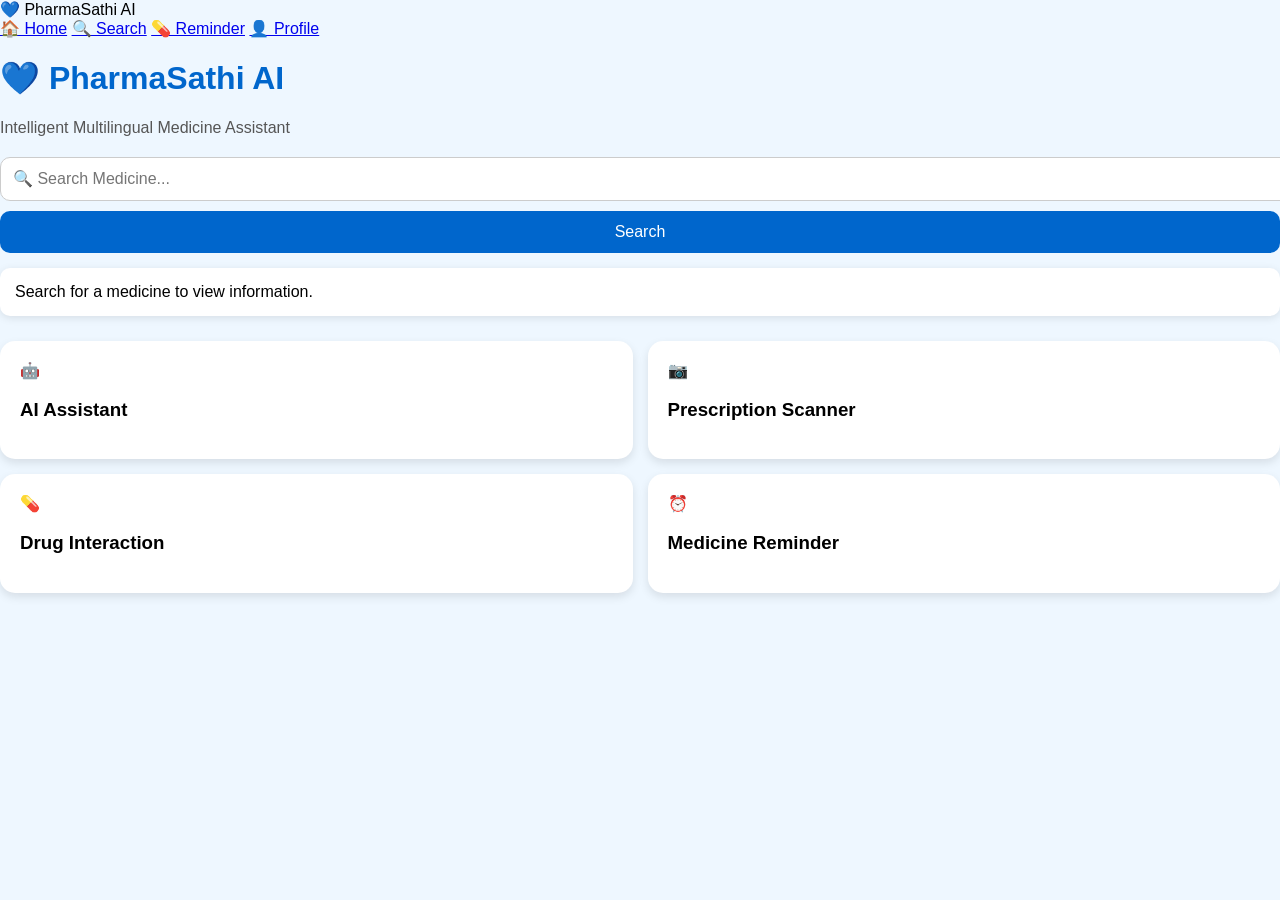
==== index.html @ 1a491c46 "Update index.html" ====
<!DOCTYPE html>
<html lang="en">
<head>
    <meta charset="UTF-8">
    <meta name="viewport" content="width=device-width, initial-scale=1.0">
    <title>PharmaSathi AI</title>
    <link rel="stylesheet" href="css/style.css">
</head>
<body>

<nav class="navbar">

    <div class="logo">
        💙 PharmaSathi AI
    </div>

    <div class="menu">

        <a href="#">🏠 Home</a>

        <a href="#">🔍 Search</a>

        <a href="#">💊 Reminder</a>

        <a href="#">👤 Profile</a>

    </div>

</nav>

    <h1>💙 PharmaSathi AI</h1>

    <p class="subtitle">
        Intelligent Multilingual Medicine Assistant
    </p>

    <input
    type="text"
    id="medicineInput"
    placeholder="🔍 Search Medicine..."
    class="search-box">

<button id="searchBtn" class="search-btn">
    Search
</button>

<div id="result" class="result-box">
    Search for a medicine to view information.
</div>

    <div class="cards">

        <div class="card">
            🤖
            <h3>AI Assistant</h3>
        </div>

        <div class="card">
            📷
            <h3>Prescription Scanner</h3>
        </div>

        <div class="card">
            💊
            <h3>Drug Interaction</h3>
        </div>

        <div class="card">
            ⏰
            <h3>Medicine Reminder</h3>
        </div>

    </div>

</div>

<script src="js/script.js"></script>

</body>
</html>
---- css/style.css ----
body{
    margin:0;
    font-family:Arial,sans-serif;
    background:#eef7ff;
}

.container{
    width:90%;
    max-width:500px;
    margin:auto;
    text-align:center;
    padding:20px;
}

h1{
    color:#0066cc;
}

.subtitle{
    color:#555;
    margin-bottom:20px;
}

.search-box{
    width:100%;
    padding:12px;
    border-radius:10px;
    border:1px solid #ccc;
    font-size:16px;
}

.cards{
    display:grid;
    grid-template-columns:1fr 1fr;
    gap:15px;
    margin-top:25px;
}

.card{
    background:white;
    padding:20px;
    border-radius:15px;
    box-shadow:0 4px 10px rgba(0,0,0,.1);
    cursor:pointer;
}

.card:hover{
    transform:scale(1.03);
}

.search-btn{
    width:100%;
    padding:12px;
    margin-top:10px;
    background:#0066cc;
    color:white;
    border:none;
    border-radius:10px;
    font-size:16px;
    cursor:pointer;
}

.result-box{
    margin-top:15px;
    background:white;
    padding:15px;
    border-radius:10px;
    text-align:left;
    box-shadow:0 2px 8px rgba(0,0,0,.1);
}
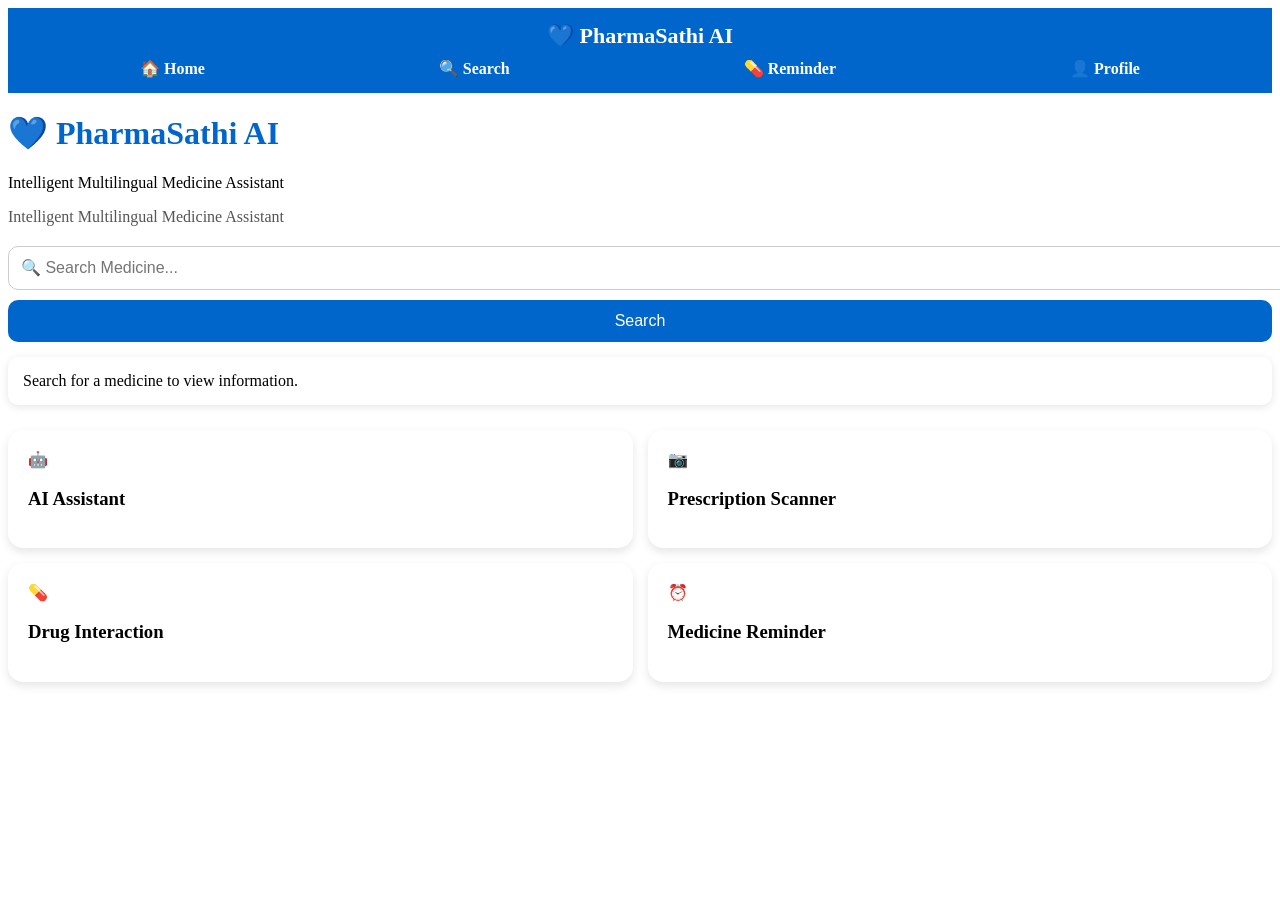
==== commit 4d91b77a: "Update index.html" ====
--- a/index.html
+++ b/index.html
@@ -28,7 +28,13 @@
 
 </nav>
 
-    <h1>💙 PharmaSathi AI</h1>
+    <h1 class="logo-title">
+    💙 PharmaSathi AI
+</h1>
+
+<p class="tagline">
+    Intelligent Multilingual Medicine Assistant
+</p>
 
     <p class="subtitle">
         Intelligent Multilingual Medicine Assistant
--- a/css/style.css
+++ b/css/style.css
@@ -1,4 +1,4 @@
-body{
+hibody{
     margin:0;
     font-family:Arial,sans-serif;
     background:#eef7ff;
@@ -67,4 +67,28 @@
     border-radius:10px;
     text-align:left;
     box-shadow:0 2px 8px rgba(0,0,0,.1);
+}
+
+.navbar{
+    background:#0066cc;
+    color:white;
+    padding:15px;
+}
+
+.logo{
+    font-size:22px;
+    font-weight:bold;
+    text-align:center;
+}
+
+.menu{
+    margin-top:10px;
+    display:flex;
+    justify-content:space-around;
+}
+
+.menu a{
+    color:white;
+    text-decoration:none;
+    font-weight:bold;
 }
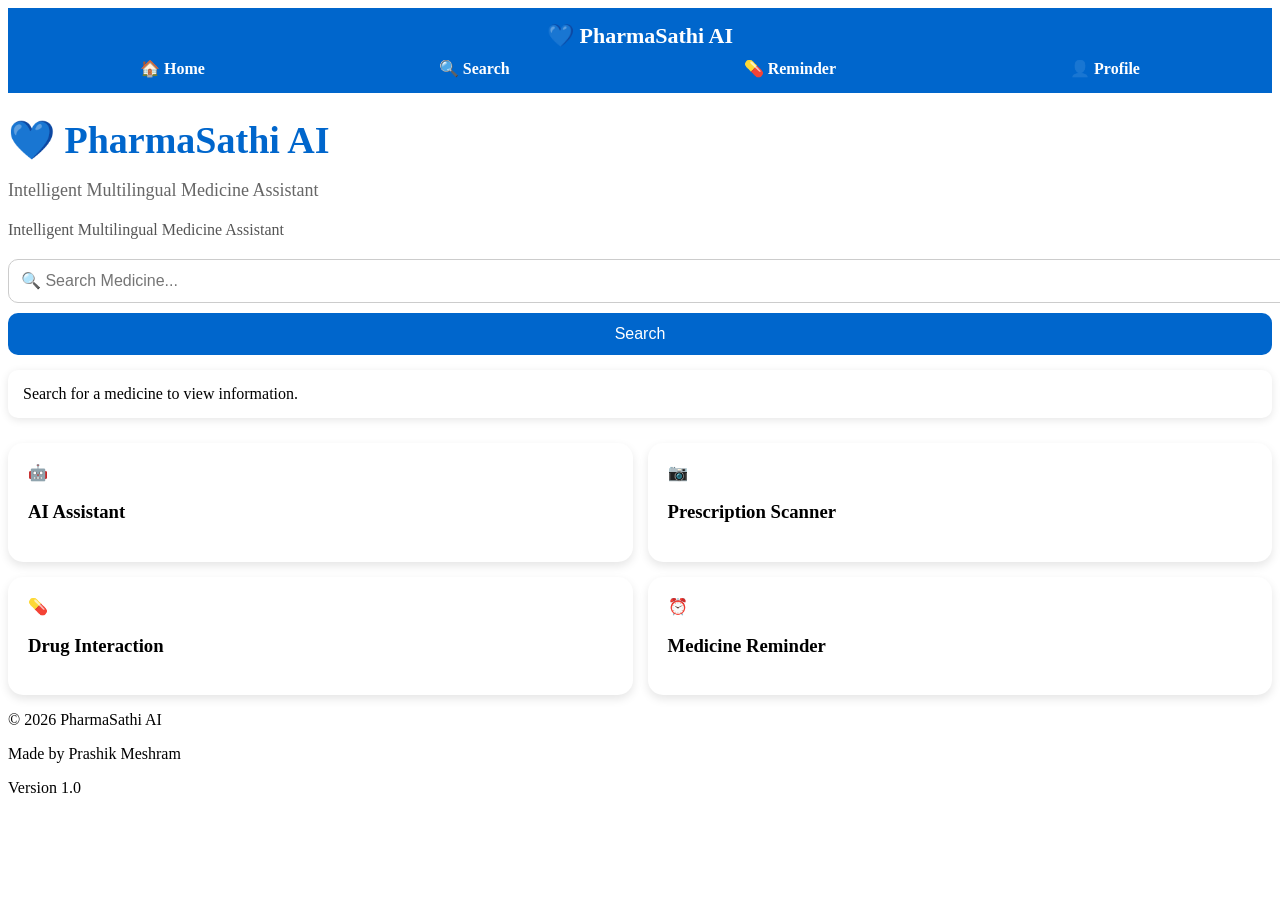
==== commit 4d44b97f: "Update index.html" ====
--- a/index.html
+++ b/index.html
@@ -80,6 +80,16 @@
 
 </div>
 
+<footer class="footer">
+
+    <p>© 2026 PharmaSathi AI</p>
+
+    <p>Made by Prashik Meshram</p>
+
+    <p>Version 1.0</p>
+
+</footer>
+
 <script src="js/script.js"></script>
 
 </body>
--- a/css/style.css
+++ b/css/style.css
@@ -29,6 +29,17 @@
     font-size:16px;
 }
 
+.logo-title{
+    font-size:38px;
+    color:#0066cc;
+    margin-bottom:5px;
+}
+
+.tagline{
+    color:#666;
+    font-size:18px;
+    margin-bottom:20px;
+} 
 .cards{
     display:grid;
     grid-template-columns:1fr 1fr;
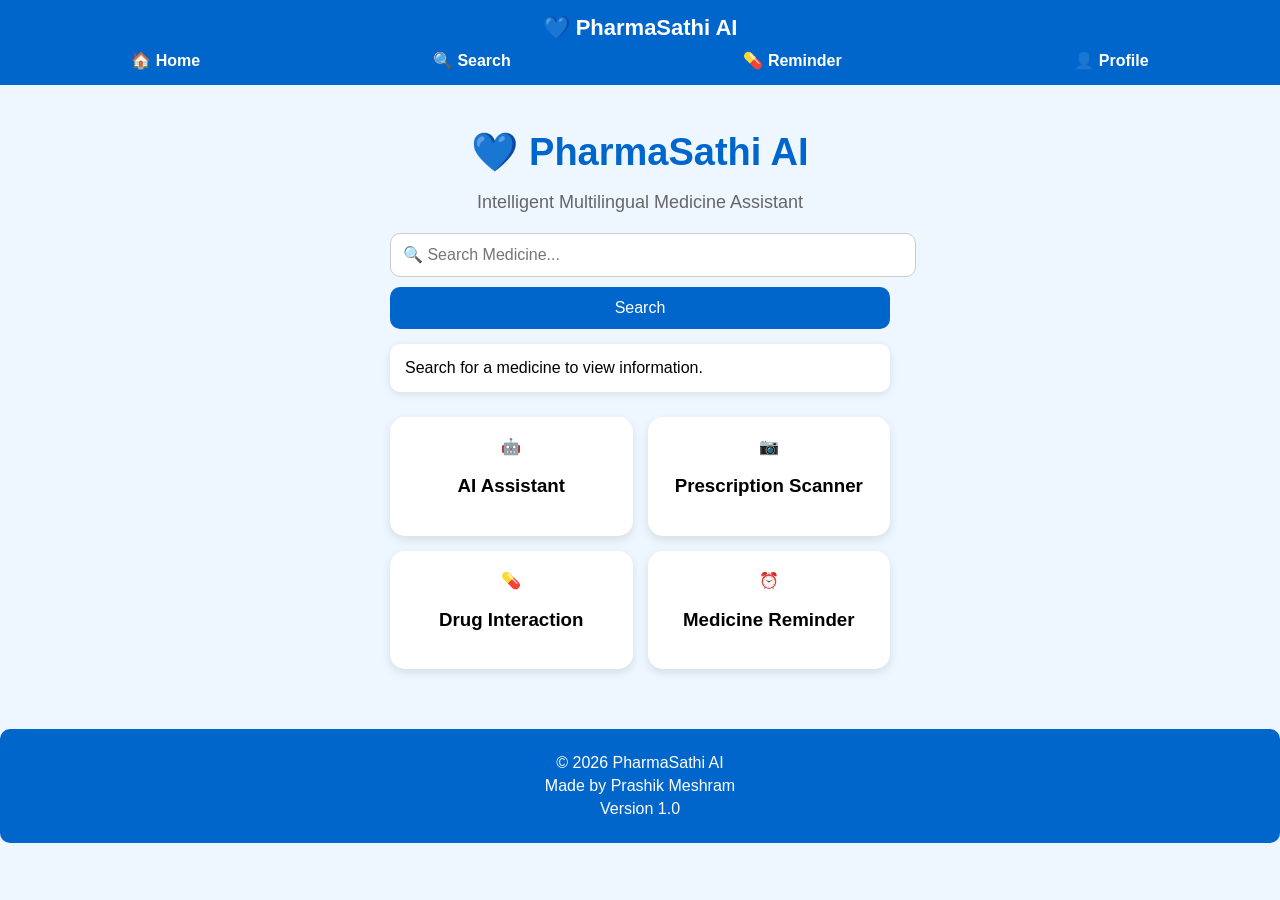
==== commit 54e818a9: "Update index.html" ====
--- a/index.html
+++ b/index.html
@@ -6,91 +6,82 @@
     <title>PharmaSathi AI</title>
     <link rel="stylesheet" href="css/style.css">
 </head>
+
 <body>
 
-<nav class="navbar">
-
-    <div class="logo">
-        💙 PharmaSathi AI
-    </div>
-
-    <div class="menu">
-
-        <a href="#">🏠 Home</a>
-
-        <a href="#">🔍 Search</a>
-
-        <a href="#">💊 Reminder</a>
-
-        <a href="#">👤 Profile</a>
-
-    </div>
-
-</nav>
-
-    <h1 class="logo-title">
-    💙 PharmaSathi AI
-</h1>
-
-<p class="tagline">
-    Intelligent Multilingual Medicine Assistant
-</p>
-
-    <p class="subtitle">
-        Intelligent Multilingual Medicine Assistant
-    </p>
-
-    <input
-    type="text"
-    id="medicineInput"
-    placeholder="🔍 Search Medicine..."
-    class="search-box">
-
-<button id="searchBtn" class="search-btn">
-    Search
-</button>
-
-<div id="result" class="result-box">
-    Search for a medicine to view information.
-</div>
-
-    <div class="cards">
-
-        <div class="card">
-            🤖
-            <h3>AI Assistant</h3>
+    <!-- Navigation Bar -->
+    <nav class="navbar">
+        <div class="logo">
+            💙 PharmaSathi AI
         </div>
 
-        <div class="card">
-            📷
-            <h3>Prescription Scanner</h3>
+        <div class="menu">
+            <a href="#">🏠 Home</a>
+            <a href="#">🔍 Search</a>
+            <a href="#">💊 Reminder</a>
+            <a href="#">👤 Profile</a>
+        </div>
+    </nav>
+
+    <!-- Main Container -->
+    <div class="container">
+
+        <h1 class="logo-title">💙 PharmaSathi AI</h1>
+
+        <p class="tagline">
+            Intelligent Multilingual Medicine Assistant
+        </p>
+
+        <!-- Search -->
+        <input
+            type="text"
+            id="medicineInput"
+            placeholder="🔍 Search Medicine..."
+            class="search-box">
+
+        <button id="searchBtn" class="search-btn">
+            Search
+        </button>
+
+        <div id="result" class="result-box">
+            Search for a medicine to view information.
         </div>
 
-        <div class="card">
-            💊
-            <h3>Drug Interaction</h3>
-        </div>
+        <!-- Feature Cards -->
+        <div class="cards">
 
-        <div class="card">
-            ⏰
-            <h3>Medicine Reminder</h3>
+            <div class="card">
+                🤖
+                <h3>AI Assistant</h3>
+            </div>
+
+            <div class="card">
+                📷
+                <h3>Prescription Scanner</h3>
+            </div>
+
+            <div class="card">
+                💊
+                <h3>Drug Interaction</h3>
+            </div>
+
+            <div class="card">
+                ⏰
+                <h3>Medicine Reminder</h3>
+            </div>
+
         </div>
 
     </div>
 
-</div>
+    <!-- Footer -->
+    <footer class="footer">
+        <p>© 2026 PharmaSathi AI</p>
+        <p>Made by Prashik Meshram</p>
+        <p>Version 1.0</p>
+    </footer>
 
-<footer class="footer">
-
-    <p>© 2026 PharmaSathi AI</p>
-
-    <p>Made by Prashik Meshram</p>
-
-    <p>Version 1.0</p>
-
-</footer>
-
-<script src="js/script.js"></script>
+    <script src="js/script.js"></script>
 
 </body>
 </html>
--- a/css/style.css
+++ b/css/style.css
@@ -1,83 +1,7 @@
-hibody{
+body{
     margin:0;
     font-family:Arial,sans-serif;
     background:#eef7ff;
-}
-
-.container{
-    width:90%;
-    max-width:500px;
-    margin:auto;
-    text-align:center;
-    padding:20px;
-}
-
-h1{
-    color:#0066cc;
-}
-
-.subtitle{
-    color:#555;
-    margin-bottom:20px;
-}
-
-.search-box{
-    width:100%;
-    padding:12px;
-    border-radius:10px;
-    border:1px solid #ccc;
-    font-size:16px;
-}
-
-.logo-title{
-    font-size:38px;
-    color:#0066cc;
-    margin-bottom:5px;
-}
-
-.tagline{
-    color:#666;
-    font-size:18px;
-    margin-bottom:20px;
-} 
-.cards{
-    display:grid;
-    grid-template-columns:1fr 1fr;
-    gap:15px;
-    margin-top:25px;
-}
-
-.card{
-    background:white;
-    padding:20px;
-    border-radius:15px;
-    box-shadow:0 4px 10px rgba(0,0,0,.1);
-    cursor:pointer;
-}
-
-.card:hover{
-    transform:scale(1.03);
-}
-
-.search-btn{
-    width:100%;
-    padding:12px;
-    margin-top:10px;
-    background:#0066cc;
-    color:white;
-    border:none;
-    border-radius:10px;
-    font-size:16px;
-    cursor:pointer;
-}
-
-.result-box{
-    margin-top:15px;
-    background:white;
-    padding:15px;
-    border-radius:10px;
-    text-align:left;
-    box-shadow:0 2px 8px rgba(0,0,0,.1);
 }
 
 .navbar{
@@ -102,4 +26,91 @@
     color:white;
     text-decoration:none;
     font-weight:bold;
+}
+
+.container{
+    width:90%;
+    max-width:500px;
+    margin:auto;
+    text-align:center;
+    padding:20px;
+}
+
+.logo-title{
+    font-size:38px;
+    color:#0066cc;
+    margin-bottom:5px;
+}
+
+.tagline{
+    color:#666;
+    font-size:18px;
+    margin-bottom:20px;
+}
+
+.subtitle{
+    color:#555;
+    margin-bottom:20px;
+}
+
+.search-box{
+    width:100%;
+    padding:12px;
+    border-radius:10px;
+    border:1px solid #ccc;
+    font-size:16px;
+}
+
+.search-btn{
+    width:100%;
+    padding:12px;
+    margin-top:10px;
+    background:#0066cc;
+    color:white;
+    border:none;
+    border-radius:10px;
+    font-size:16px;
+    cursor:pointer;
+}
+
+.result-box{
+    margin-top:15px;
+    background:white;
+    padding:15px;
+    border-radius:10px;
+    text-align:left;
+    box-shadow:0 2px 8px rgba(0,0,0,.1);
+}
+
+.cards{
+    display:grid;
+    grid-template-columns:1fr 1fr;
+    gap:15px;
+    margin-top:25px;
+}
+
+.card{
+    background:white;
+    padding:20px;
+    border-radius:15px;
+    box-shadow:0 4px 10px rgba(0,0,0,.1);
+    cursor:pointer;
+    transition:0.3s;
+}
+
+.card:hover{
+    transform:scale(1.03);
+}
+
+.footer{
+    margin-top:40px;
+    padding:20px;
+    text-align:center;
+    background:#0066cc;
+    color:white;
+    border-radius:10px;
+}
+
+.footer p{
+    margin:5px;
 }
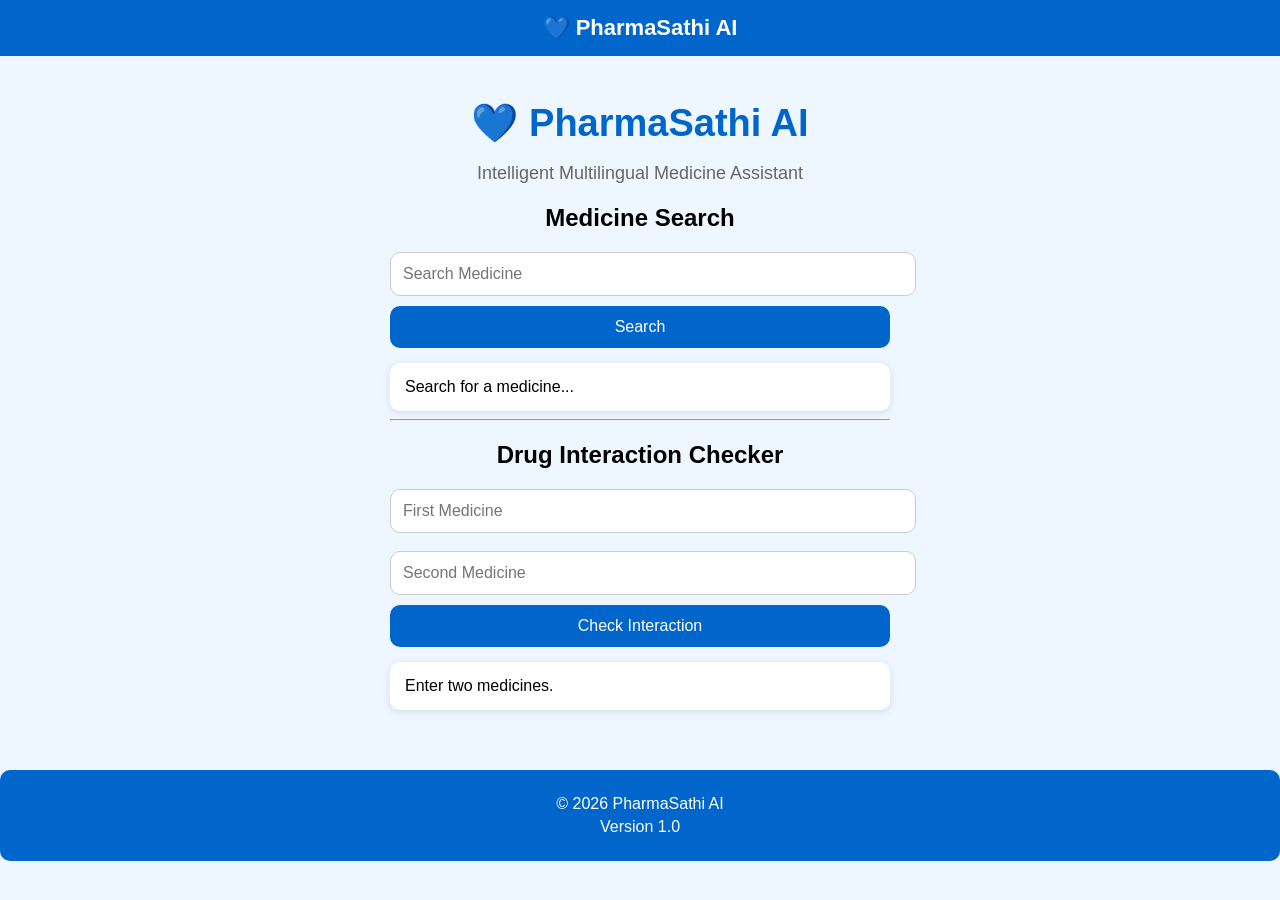
==== commit f1b29a15: "Update index.html" ====
--- a/index.html
+++ b/index.html
@@ -1,87 +1,78 @@
 <!DOCTYPE html>
 <html lang="en">
 <head>
-    <meta charset="UTF-8">
-    <meta name="viewport" content="width=device-width, initial-scale=1.0">
-    <title>PharmaSathi AI</title>
-    <link rel="stylesheet" href="css/style.css">
+<meta charset="UTF-8">
+<meta name="viewport" content="width=device-width, initial-scale=1.0">
+<title>PharmaSathi AI</title>
+
+<link rel="stylesheet" href="css/style.css">
+
 </head>
-
 <body>
 
-    <!-- Navigation Bar -->
-    <nav class="navbar">
-        <div class="logo">
-            💙 PharmaSathi AI
-        </div>
+<nav class="navbar">
+<div class="logo">💙 PharmaSathi AI</div>
+</nav>
 
-        <div class="menu">
-            <a href="#">🏠 Home</a>
-            <a href="#">🔍 Search</a>
-            <a href="#">💊 Reminder</a>
-            <a href="#">👤 Profile</a>
-        </div>
-    </nav>
+<div class="container">
 
-    <!-- Main Container -->
-    <div class="container">
+<h1 class="logo-title">💙 PharmaSathi AI</h1>
 
-        <h1 class="logo-title">💙 PharmaSathi AI</h1>
+<p class="tagline">
+Intelligent Multilingual Medicine Assistant
+</p>
 
-        <p class="tagline">
-            Intelligent Multilingual Medicine Assistant
-        </p>
+<h2>Medicine Search</h2>
 
-        <!-- Search -->
-        <input
-            type="text"
-            id="medicineInput"
-            placeholder="🔍 Search Medicine..."
-            class="search-box">
+<input
+id="medicineInput"
+class="search-box"
+placeholder="Search Medicine">
 
-        <button id="searchBtn" class="search-btn">
-            Search
-        </button>
+<button id="searchBtn" class="search-btn">
+Search
+</button>
 
-        <div id="result" class="result-box">
-            Search for a medicine to view information.
-        </div>
+<div id="result" class="result-box">
+Search for a medicine...
+</div>
 
-        <!-- Feature Cards -->
-        <div class="cards">
+<hr>
 
-            <div class="card">
-                🤖
-                <h3>AI Assistant</h3>
-            </div>
+<h2>Drug Interaction Checker</h2>
 
-            <div class="card">
-                📷
-                <h3>Prescription Scanner</h3>
-            </div>
+<input
+id="drug1"
+class="search-box"
+placeholder="First Medicine">
 
-            <div class="card">
-                💊
-                <h3>Drug Interaction</h3>
-            </div>
+<br><br>
 
-            <div class="card">
-                ⏰
-                <h3>Medicine Reminder</h3>
-            </div>
+<input
+id="drug2"
+class="search-box"
+placeholder="Second Medicine">
 
-        </div>
+<button
+id="interactionBtn"
+class="search-btn">
+Check Interaction
+</button>
 
-    </div>
+<div
+id="interactionResult"
+class="result-box">
+Enter two medicines.
+</div>
 
-    <!-- Footer -->
-    <footer class="footer">
-        <p>© 2026 PharmaSathi AI</p>
-        <p>Made by Prashik Meshram</p>
-        <p>Version 1.0</p>
-    </footer>
+</div>
 
-    <script src="js/script.js"></script>
+<footer class="footer">
+<p>© 2026 PharmaSathi AI</p>
+<p>Version 1.0</p>
+</footer>
+
+<script src="js/script.js"></script>
 
 </body>
 </html>
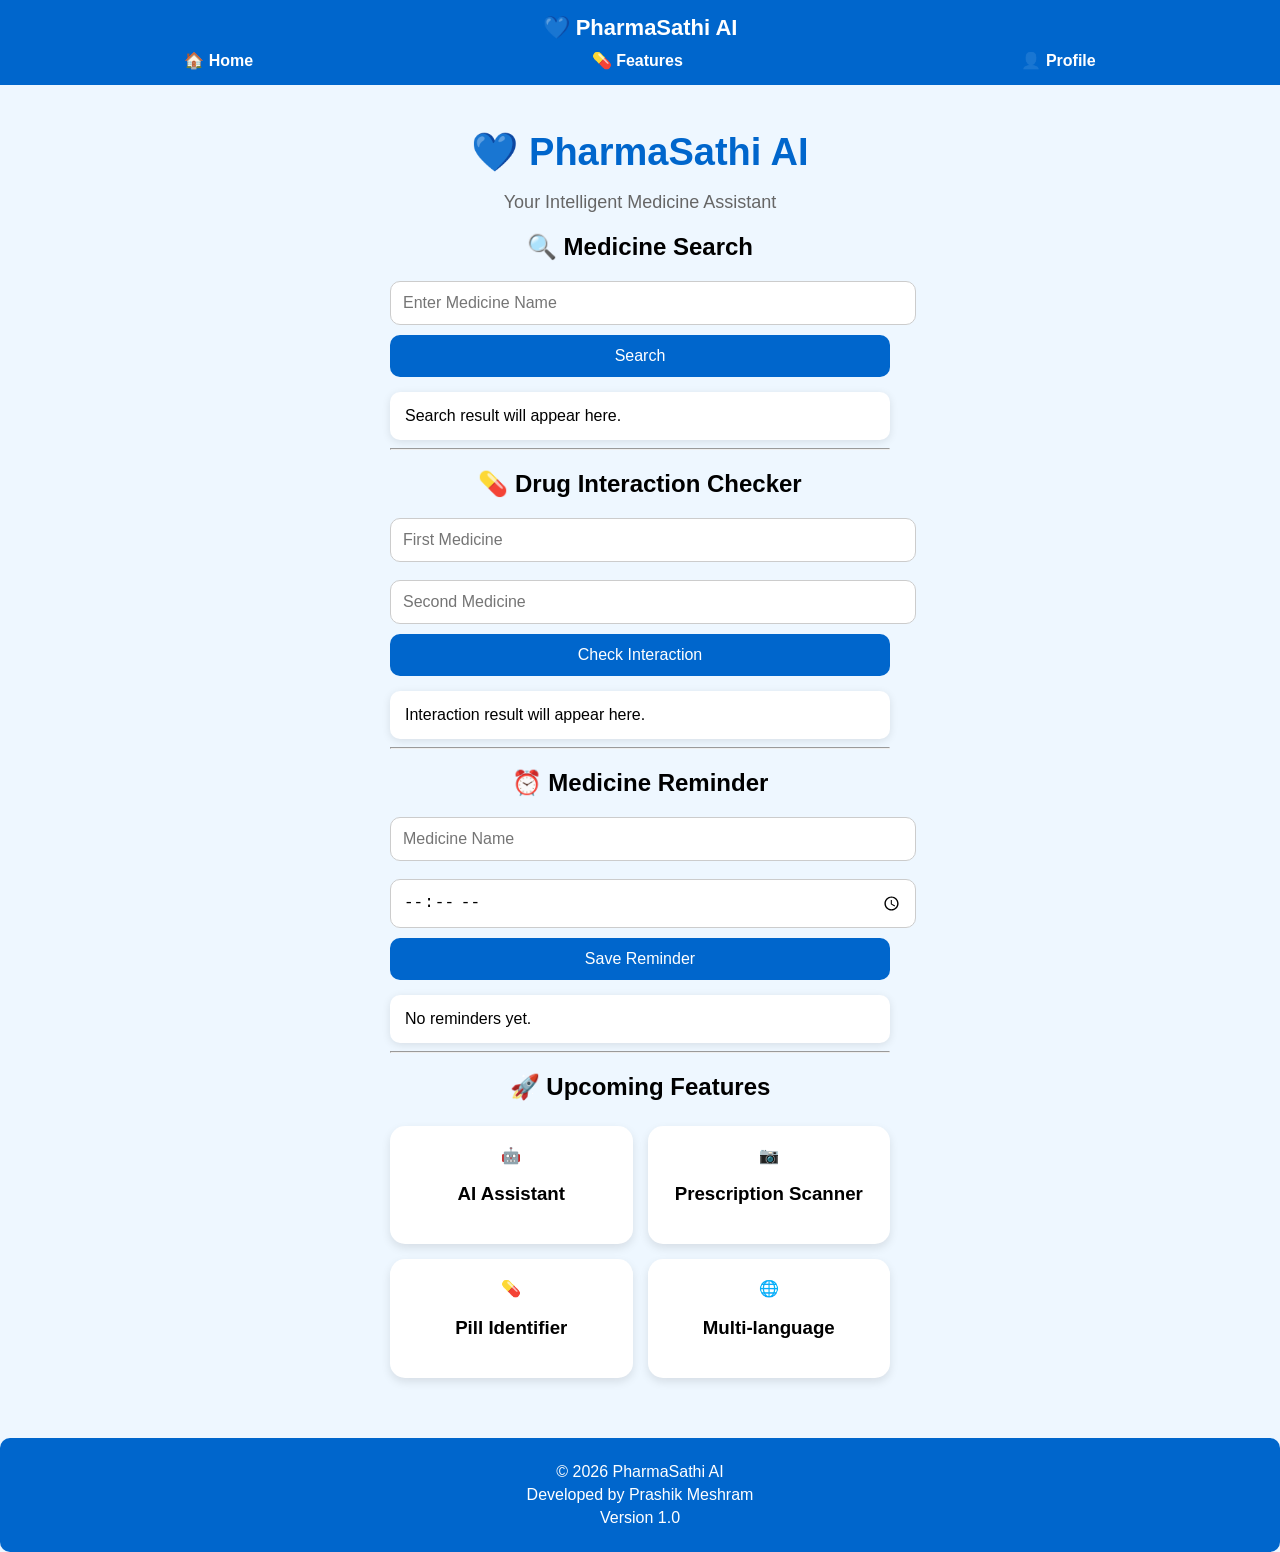
==== commit f63f6c6a: "Update index.html" ====
--- a/index.html
+++ b/index.html
@@ -8,38 +8,63 @@
 <link rel="stylesheet" href="css/style.css">
 
 </head>
+
 <body>
 
 <nav class="navbar">
-<div class="logo">💙 PharmaSathi AI</div>
+
+<div class="logo">
+💙 PharmaSathi AI
+</div>
+
+<div class="menu">
+
+<a href="#">🏠 Home</a>
+
+<a href="#">💊 Features</a>
+
+<a href="#">👤 Profile</a>
+
+</div>
+
 </nav>
 
 <div class="container">
 
-<h1 class="logo-title">💙 PharmaSathi AI</h1>
+<h1 class="logo-title">
+💙 PharmaSathi AI
+</h1>
 
 <p class="tagline">
-Intelligent Multilingual Medicine Assistant
+Your Intelligent Medicine Assistant
 </p>
 
-<h2>Medicine Search</h2>
+<!-- Medicine Search -->
+
+<h2>🔍 Medicine Search</h2>
 
 <input
 id="medicineInput"
 class="search-box"
-placeholder="Search Medicine">
+placeholder="Enter Medicine Name">
 
-<button id="searchBtn" class="search-btn">
+<button
+id="searchBtn"
+class="search-btn">
 Search
 </button>
 
-<div id="result" class="result-box">
-Search for a medicine...
+<div
+id="result"
+class="result-box">
+Search result will appear here.
 </div>
 
 <hr>
 
-<h2>Drug Interaction Checker</h2>
+<!-- Drug Interaction -->
+
+<h2>💊 Drug Interaction Checker</h2>
 
 <input
 id="drug1"
@@ -62,14 +87,77 @@
 <div
 id="interactionResult"
 class="result-box">
-Enter two medicines.
+Interaction result will appear here.
+</div>
+
+<hr>
+
+<!-- Medicine Reminder -->
+
+<h2>⏰ Medicine Reminder</h2>
+
+<input
+id="reminderMedicine"
+class="search-box"
+placeholder="Medicine Name">
+
+<br><br>
+
+<input
+id="reminderTime"
+type="time"
+class="search-box">
+
+<button
+id="saveReminderBtn"
+class="search-btn">
+Save Reminder
+</button>
+
+<div
+id="reminderResult"
+class="result-box">
+No reminders yet.
+</div>
+
+<hr>
+
+<h2>🚀 Upcoming Features</h2>
+
+<div class="cards">
+
+<div class="card">
+🤖
+<h3>AI Assistant</h3>
+</div>
+
+<div class="card">
+📷
+<h3>Prescription Scanner</h3>
+</div>
+
+<div class="card">
+💊
+<h3>Pill Identifier</h3>
+</div>
+
+<div class="card">
+🌐
+<h3>Multi-language</h3>
+</div>
+
 </div>
 
 </div>
 
 <footer class="footer">
+
 <p>© 2026 PharmaSathi AI</p>
+
+<p>Developed by Prashik Meshram</p>
+
 <p>Version 1.0</p>
+
 </footer>
 
 <script src="js/script.js"></script>
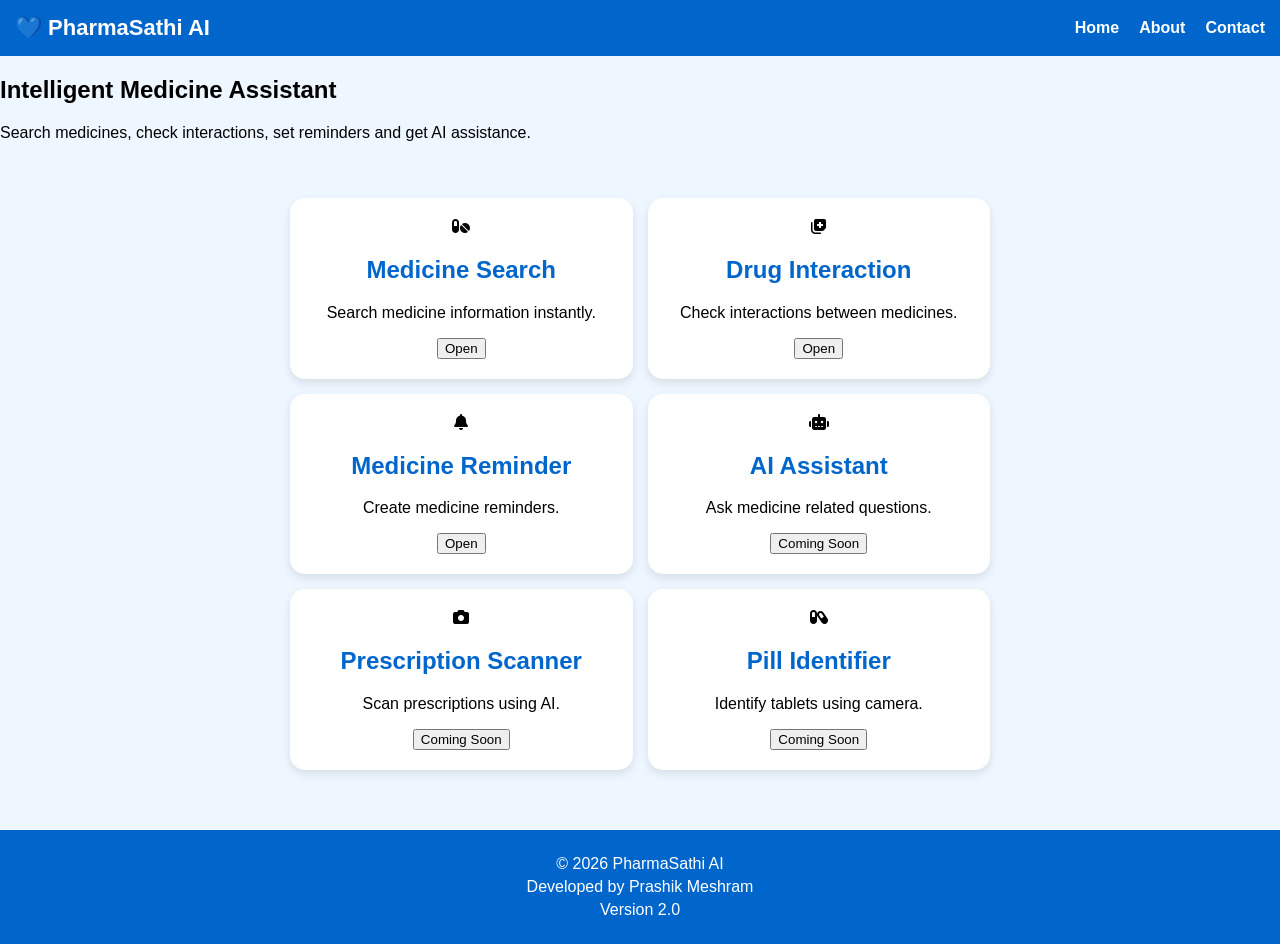
==== commit 4a2dd730: "Update index.html" ====
--- a/index.html
+++ b/index.html
@@ -1,11 +1,16 @@
 <!DOCTYPE html>
 <html lang="en">
 <head>
+
 <meta charset="UTF-8">
 <meta name="viewport" content="width=device-width, initial-scale=1.0">
+
 <title>PharmaSathi AI</title>
 
 <link rel="stylesheet" href="css/style.css">
+
+<link rel="stylesheet"
+href="https://cdnjs.cloudflare.com/ajax/libs/font-awesome/6.5.2/css/all.min.css">
 
 </head>
 
@@ -14,136 +19,120 @@
 <nav class="navbar">
 
 <div class="logo">
+
 💙 PharmaSathi AI
+
 </div>
 
 <div class="menu">
 
-<a href="#">🏠 Home</a>
+<a href="#">Home</a>
 
-<a href="#">💊 Features</a>
+<a href="#">About</a>
 
-<a href="#">👤 Profile</a>
+<a href="#">Contact</a>
 
 </div>
 
 </nav>
 
-<div class="container">
+<section class="hero">
 
-<h1 class="logo-title">
-💙 PharmaSathi AI
-</h1>
+<h1>Intelligent Medicine Assistant</h1>
 
-<p class="tagline">
-Your Intelligent Medicine Assistant
+<p>
+Search medicines, check interactions,
+set reminders and get AI assistance.
 </p>
 
-<!-- Medicine Search -->
+</section>
 
-<h2>🔍 Medicine Search</h2>
-
-<input
-id="medicineInput"
-class="search-box"
-placeholder="Enter Medicine Name">
-
-<button
-id="searchBtn"
-class="search-btn">
-Search
-</button>
-
-<div
-id="result"
-class="result-box">
-Search result will appear here.
-</div>
-
-<hr>
-
-<!-- Drug Interaction -->
-
-<h2>💊 Drug Interaction Checker</h2>
-
-<input
-id="drug1"
-class="search-box"
-placeholder="First Medicine">
-
-<br><br>
-
-<input
-id="drug2"
-class="search-box"
-placeholder="Second Medicine">
-
-<button
-id="interactionBtn"
-class="search-btn">
-Check Interaction
-</button>
-
-<div
-id="interactionResult"
-class="result-box">
-Interaction result will appear here.
-</div>
-
-<hr>
-
-<!-- Medicine Reminder -->
-
-<h2>⏰ Medicine Reminder</h2>
-
-<input
-id="reminderMedicine"
-class="search-box"
-placeholder="Medicine Name">
-
-<br><br>
-
-<input
-id="reminderTime"
-type="time"
-class="search-box">
-
-<button
-id="saveReminderBtn"
-class="search-btn">
-Save Reminder
-</button>
-
-<div
-id="reminderResult"
-class="result-box">
-No reminders yet.
-</div>
-
-<hr>
-
-<h2>🚀 Upcoming Features</h2>
+<div class="container">
 
 <div class="cards">
 
 <div class="card">
-🤖
-<h3>AI Assistant</h3>
+
+<i class="fa-solid fa-pills"></i>
+
+<h2>Medicine Search</h2>
+
+<p>Search medicine information instantly.</p>
+
+<button class="btn">
+Open
+</button>
+
 </div>
 
 <div class="card">
-📷
-<h3>Prescription Scanner</h3>
+
+<i class="fa-solid fa-notes-medical"></i>
+
+<h2>Drug Interaction</h2>
+
+<p>Check interactions between medicines.</p>
+
+<button class="btn">
+Open
+</button>
+
 </div>
 
 <div class="card">
-💊
-<h3>Pill Identifier</h3>
+
+<i class="fa-solid fa-bell"></i>
+
+<h2>Medicine Reminder</h2>
+
+<p>Create medicine reminders.</p>
+
+<button class="btn">
+Open
+</button>
+
 </div>
 
 <div class="card">
-🌐
-<h3>Multi-language</h3>
+
+<i class="fa-solid fa-robot"></i>
+
+<h2>AI Assistant</h2>
+
+<p>Ask medicine related questions.</p>
+
+<button class="btn">
+Coming Soon
+</button>
+
+</div>
+
+<div class="card">
+
+<i class="fa-solid fa-camera"></i>
+
+<h2>Prescription Scanner</h2>
+
+<p>Scan prescriptions using AI.</p>
+
+<button class="btn">
+Coming Soon
+</button>
+
+</div>
+
+<div class="card">
+
+<i class="fa-solid fa-capsules"></i>
+
+<h2>Pill Identifier</h2>
+
+<p>Identify tablets using camera.</p>
+
+<button class="btn">
+Coming Soon
+</button>
+
 </div>
 
 </div>
@@ -156,7 +145,7 @@
 
 <p>Developed by Prashik Meshram</p>
 
-<p>Version 1.0</p>
+<p>Version 2.0</p>
 
 </footer>
 
--- a/css/style.css
+++ b/css/style.css
@@ -1,25 +1,29 @@
 body{
     margin:0;
-    font-family:Arial,sans-serif;
+    font-family:Arial, sans-serif;
     background:#eef7ff;
 }
+
+/* Navigation */
 
 .navbar{
     background:#0066cc;
     color:white;
     padding:15px;
+    display:flex;
+    justify-content:space-between;
+    align-items:center;
+    flex-wrap:wrap;
 }
 
 .logo{
     font-size:22px;
     font-weight:bold;
-    text-align:center;
 }
 
 .menu{
-    margin-top:10px;
     display:flex;
-    justify-content:space-around;
+    gap:20px;
 }
 
 .menu a{
@@ -28,43 +32,50 @@
     font-weight:bold;
 }
 
+/* Main */
+
 .container{
     width:90%;
-    max-width:500px;
+    max-width:700px;
     margin:auto;
-    text-align:center;
     padding:20px;
 }
 
 .logo-title{
-    font-size:38px;
+    text-align:center;
     color:#0066cc;
+    font-size:36px;
     margin-bottom:5px;
 }
 
 .tagline{
+    text-align:center;
     color:#666;
-    font-size:18px;
-    margin-bottom:20px;
+    margin-bottom:25px;
 }
 
-.subtitle{
-    color:#555;
-    margin-bottom:20px;
+h2{
+    color:#0066cc;
 }
+
+/* Search Box */
 
 .search-box{
     width:100%;
     padding:12px;
+    margin-top:10px;
+    border:1px solid #ccc;
     border-radius:10px;
-    border:1px solid #ccc;
     font-size:16px;
+    box-sizing:border-box;
 }
+
+/* Buttons */
 
 .search-btn{
     width:100%;
+    margin-top:10px;
     padding:12px;
-    margin-top:10px;
     background:#0066cc;
     color:white;
     border:none;
@@ -73,44 +84,73 @@
     cursor:pointer;
 }
 
+.search-btn:hover{
+    background:#004d99;
+}
+
+/* Result Box */
+
 .result-box{
     margin-top:15px;
     background:white;
     padding:15px;
     border-radius:10px;
-    text-align:left;
     box-shadow:0 2px 8px rgba(0,0,0,.1);
 }
+
+/* Cards */
 
 .cards{
     display:grid;
     grid-template-columns:1fr 1fr;
     gap:15px;
-    margin-top:25px;
+    margin-top:20px;
 }
 
 .card{
     background:white;
+    border-radius:15px;
     padding:20px;
-    border-radius:15px;
+    text-align:center;
     box-shadow:0 4px 10px rgba(0,0,0,.1);
-    cursor:pointer;
-    transition:0.3s;
+    transition:.3s;
 }
 
 .card:hover{
-    transform:scale(1.03);
+    transform:translateY(-5px);
 }
+
+/* Footer */
 
 .footer{
     margin-top:40px;
-    padding:20px;
-    text-align:center;
     background:#0066cc;
     color:white;
-    border-radius:10px;
+    text-align:center;
+    padding:20px;
 }
 
 .footer p{
     margin:5px;
+}
+
+/* Responsive */
+
+@media(max-width:600px){
+
+.menu{
+    width:100%;
+    justify-content:space-around;
+    margin-top:10px;
+}
+
+.cards{
+    grid-template-columns:1fr;
+}
+
+.logo{
+    width:100%;
+    text-align:center;
+}
+
 }
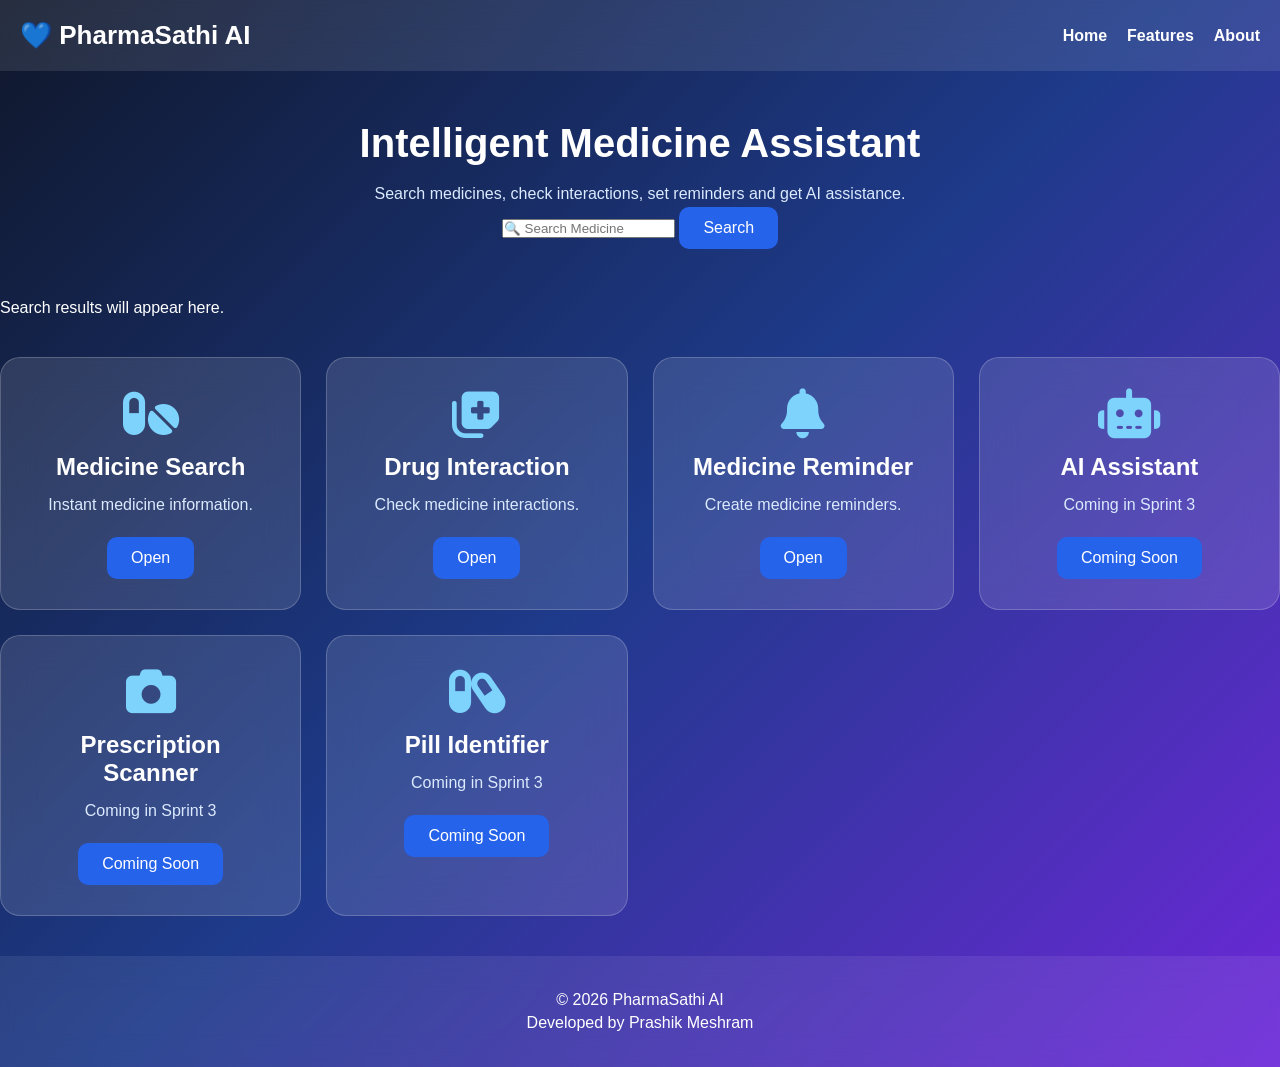
==== commit b04d0e2b: "Update index.html" ====
--- a/index.html
+++ b/index.html
@@ -1,10 +1,8 @@
 <!DOCTYPE html>
 <html lang="en">
 <head>
-
 <meta charset="UTF-8">
 <meta name="viewport" content="width=device-width, initial-scale=1.0">
-
 <title>PharmaSathi AI</title>
 
 <link rel="stylesheet" href="css/style.css">
@@ -19,19 +17,13 @@
 <nav class="navbar">
 
 <div class="logo">
-
 💙 PharmaSathi AI
-
 </div>
 
 <div class="menu">
-
 <a href="#">Home</a>
-
+<a href="#">Features</a>
 <a href="#">About</a>
-
-<a href="#">Contact</a>
-
 </div>
 
 </nav>
@@ -45,99 +37,71 @@
 set reminders and get AI assistance.
 </p>
 
+<input
+type="text"
+id="medicineInput"
+class="search-box"
+placeholder="🔍 Search Medicine">
+
+<button
+id="searchBtn"
+class="btn">
+Search
+</button>
+
 </section>
 
-<div class="container">
+<div id="result" class="result-box">
 
-<div class="cards">
-
-<div class="card">
-
-<i class="fa-solid fa-pills"></i>
-
-<h2>Medicine Search</h2>
-
-<p>Search medicine information instantly.</p>
-
-<button class="btn">
-Open
-</button>
+Search results will appear here.
 
 </div>
 
+<section class="cards">
+
 <div class="card">
-
-<i class="fa-solid fa-notes-medical"></i>
-
-<h2>Drug Interaction</h2>
-
-<p>Check interactions between medicines.</p>
-
-<button class="btn">
-Open
-</button>
-
+<i class="fa-solid fa-pills"></i>
+<h2>Medicine Search</h2>
+<p>Instant medicine information.</p>
+<button class="btn">Open</button>
 </div>
 
 <div class="card">
-
-<i class="fa-solid fa-bell"></i>
-
-<h2>Medicine Reminder</h2>
-
-<p>Create medicine reminders.</p>
-
-<button class="btn">
-Open
-</button>
-
+<i class="fa-solid fa-notes-medical"></i>
+<h2>Drug Interaction</h2>
+<p>Check medicine interactions.</p>
+<button class="btn">Open</button>
 </div>
 
 <div class="card">
-
-<i class="fa-solid fa-robot"></i>
-
-<h2>AI Assistant</h2>
-
-<p>Ask medicine related questions.</p>
-
-<button class="btn">
-Coming Soon
-</button>
-
+<i class="fa-solid fa-bell"></i>
+<h2>Medicine Reminder</h2>
+<p>Create medicine reminders.</p>
+<button class="btn">Open</button>
 </div>
 
 <div class="card">
-
-<i class="fa-solid fa-camera"></i>
-
-<h2>Prescription Scanner</h2>
-
-<p>Scan prescriptions using AI.</p>
-
-<button class="btn">
-Coming Soon
-</button>
-
+<i class="fa-solid fa-robot"></i>
+<h2>AI Assistant</h2>
+<p>Coming in Sprint 3</p>
+<button class="btn">Coming Soon</button>
 </div>
 
 <div class="card">
-
-<i class="fa-solid fa-capsules"></i>
-
-<h2>Pill Identifier</h2>
-
-<p>Identify tablets using camera.</p>
-
-<button class="btn">
-Coming Soon
-</button>
-
+<i class="fa-solid fa-camera"></i>
+<h2>Prescription Scanner</h2>
+<p>Coming in Sprint 3</p>
+<button class="btn">Coming Soon</button>
 </div>
 
+<div class="card">
+<i class="fa-solid fa-capsules"></i>
+<h2>Pill Identifier</h2>
+<p>Coming in Sprint 3</p>
+<button class="btn">Coming Soon</button>
 </div>
 
-</div>
+</section>
 
 <footer class="footer">
 
@@ -145,8 +109,6 @@
 
 <p>Developed by Prashik Meshram</p>
 
-<p>Version 2.0</p>
-
 </footer>
 
 <script src="js/script.js"></script>
--- a/css/style.css
+++ b/css/style.css
@@ -1,23 +1,33 @@
-body{
+/* ===========================
+   PharmaSathi AI V2.0
+=========================== */
+
+*{
     margin:0;
-    font-family:Arial, sans-serif;
-    background:#eef7ff;
+    padding:0;
+    box-sizing:border-box;
 }
 
-/* Navigation */
+body{
+    font-family:Arial,sans-serif;
+    background:linear-gradient(135deg,#0f172a,#1e3a8a,#6d28d9);
+    color:white;
+    min-height:100vh;
+}
+
+/* Navbar */
 
 .navbar{
-    background:#0066cc;
-    color:white;
-    padding:15px;
     display:flex;
     justify-content:space-between;
     align-items:center;
-    flex-wrap:wrap;
+    padding:20px;
+    background:rgba(255,255,255,0.1);
+    backdrop-filter:blur(15px);
 }
 
 .logo{
-    font-size:22px;
+    font-size:26px;
     font-weight:bold;
 }
 
@@ -30,127 +40,124 @@
     color:white;
     text-decoration:none;
     font-weight:bold;
+    transition:.3s;
 }
 
-/* Main */
+.menu a:hover{
+    color:#7dd3fc;
+}
+
+/* Hero */
+
+.hero{
+    text-align:center;
+    padding:50px 20px;
+}
+
+.hero h1{
+    font-size:40px;
+    margin-bottom:15px;
+}
+
+.hero p{
+    max-width:700px;
+    margin:auto;
+    color:#dbeafe;
+    line-height:1.6;
+}
+
+/* Container */
 
 .container{
     width:90%;
-    max-width:700px;
+    max-width:1200px;
     margin:auto;
-    padding:20px;
-}
-
-.logo-title{
-    text-align:center;
-    color:#0066cc;
-    font-size:36px;
-    margin-bottom:5px;
-}
-
-.tagline{
-    text-align:center;
-    color:#666;
-    margin-bottom:25px;
-}
-
-h2{
-    color:#0066cc;
-}
-
-/* Search Box */
-
-.search-box{
-    width:100%;
-    padding:12px;
-    margin-top:10px;
-    border:1px solid #ccc;
-    border-radius:10px;
-    font-size:16px;
-    box-sizing:border-box;
-}
-
-/* Buttons */
-
-.search-btn{
-    width:100%;
-    margin-top:10px;
-    padding:12px;
-    background:#0066cc;
-    color:white;
-    border:none;
-    border-radius:10px;
-    font-size:16px;
-    cursor:pointer;
-}
-
-.search-btn:hover{
-    background:#004d99;
-}
-
-/* Result Box */
-
-.result-box{
-    margin-top:15px;
-    background:white;
-    padding:15px;
-    border-radius:10px;
-    box-shadow:0 2px 8px rgba(0,0,0,.1);
 }
 
 /* Cards */
 
 .cards{
     display:grid;
-    grid-template-columns:1fr 1fr;
-    gap:15px;
-    margin-top:20px;
+    grid-template-columns:repeat(auto-fit,minmax(260px,1fr));
+    gap:25px;
+    margin:40px 0;
 }
 
 .card{
-    background:white;
-    border-radius:15px;
-    padding:20px;
+    background:rgba(255,255,255,0.12);
+    backdrop-filter:blur(18px);
+    border-radius:20px;
+    padding:30px;
     text-align:center;
-    box-shadow:0 4px 10px rgba(0,0,0,.1);
+    transition:.3s;
+    border:1px solid rgba(255,255,255,.2);
+}
+
+.card:hover{
+    transform:translateY(-8px);
+    box-shadow:0 15px 35px rgba(0,0,0,.35);
+}
+
+.card i{
+    font-size:50px;
+    margin-bottom:15px;
+    color:#7dd3fc;
+}
+
+.card h2{
+    margin-bottom:12px;
+}
+
+.card p{
+    color:#dbeafe;
+    margin-bottom:20px;
+    line-height:1.5;
+}
+
+/* Buttons */
+
+.btn{
+    background:#2563eb;
+    color:white;
+    border:none;
+    padding:12px 24px;
+    border-radius:10px;
+    cursor:pointer;
+    font-size:16px;
     transition:.3s;
 }
 
-.card:hover{
-    transform:translateY(-5px);
+.btn:hover{
+    background:#1d4ed8;
 }
 
 /* Footer */
 
 .footer{
-    margin-top:40px;
-    background:#0066cc;
-    color:white;
     text-align:center;
-    padding:20px;
+    padding:30px;
+    background:rgba(255,255,255,.08);
+    backdrop-filter:blur(15px);
 }
 
 .footer p{
     margin:5px;
 }
 
-/* Responsive */
+/* Mobile */
 
-@media(max-width:600px){
+@media(max-width:768px){
+
+.navbar{
+    flex-direction:column;
+}
 
 .menu{
-    width:100%;
-    justify-content:space-around;
-    margin-top:10px;
+    margin-top:15px;
 }
 
-.cards{
-    grid-template-columns:1fr;
-}
-
-.logo{
-    width:100%;
-    text-align:center;
+.hero h1{
+    font-size:30px;
 }
 
 }
